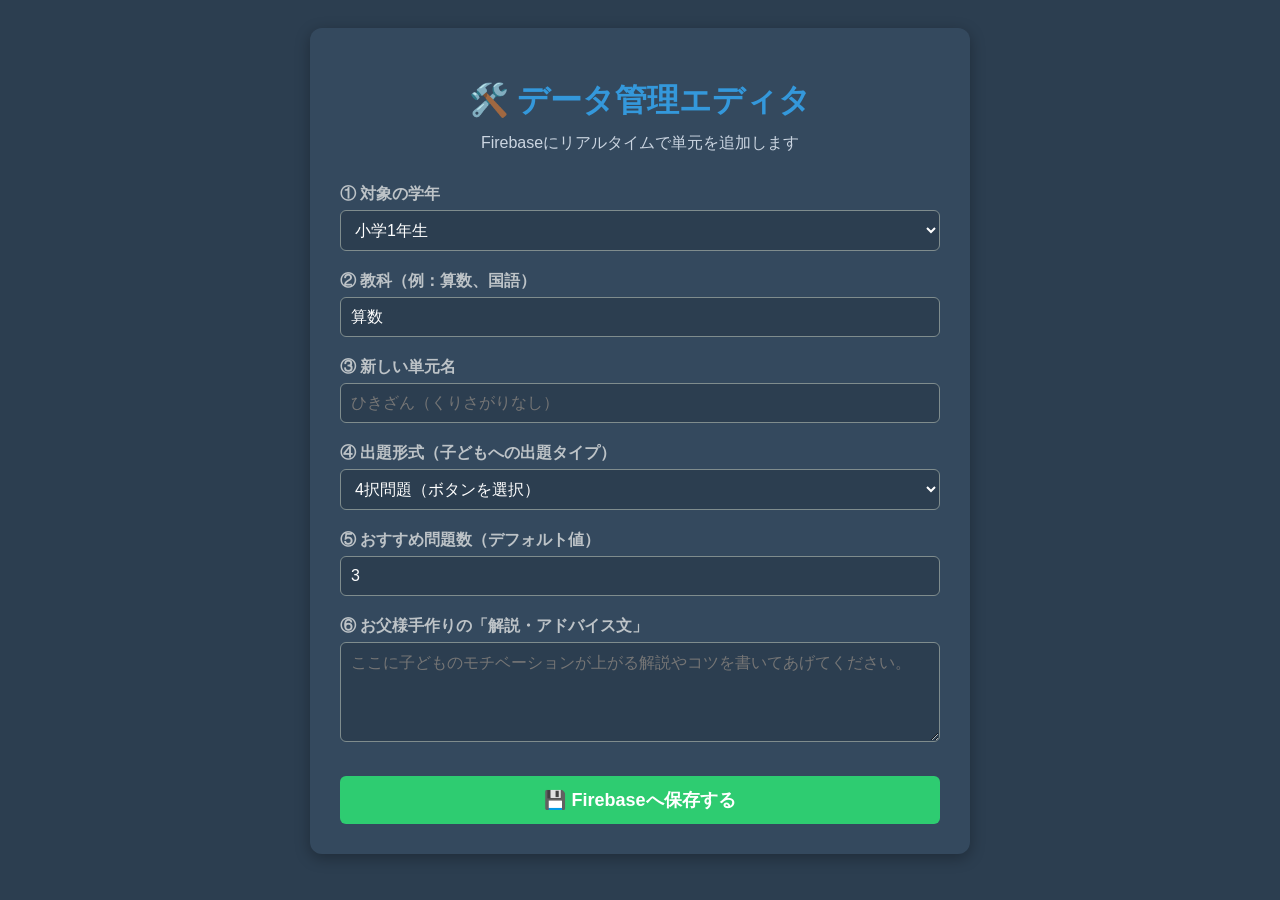
==== public/admin.html @ 063f59d2 "Firebaseデータベース完全同期とエディタ対応アップデート" ====
<!DOCTYPE html>
<html lang="ja">
<head>
    <meta charset="UTF-8">
    <meta name="viewport" content="width=device-width, initial-scale=1.0">
    <title>【管理者用】問題＆解説エディタ</title>
    <script src="env.js"></script>
    <style>
        body { font-family: sans-serif; background-color: #2c3e50; color: #ecf0f1; padding: 20px; text-align: center; }
        .container { max-width: 600px; margin: 0 auto; background: #34495e; padding: 30px; border-radius: 12px; box-shadow: 0 4px 15px rgba(0,0,0,0.3); text-align: left; }
        h1 { text-align: center; color: #3498db; margin-bottom: 30px; }
        .form-group { margin-bottom: 20px; }
        label { font-weight: bold; display: block; margin-bottom: 5px; color: #bdc3c7; }
        input, select, textarea { width: 100%; padding: 10px; border-radius: 6px; border: 1px solid #7f8c8d; background: #2c3e50; color: white; box-sizing: border-box; font-size: 16px; }
        textarea { height: 100px; resize: vertical; }
        button { width: 100%; padding: 12px; background: #2ecc71; color: white; border: none; border-radius: 6px; font-weight: bold; font-size: 18px; cursor: pointer; margin-top: 10px; }
        button:hover { background: #27ae60; }
        .status { padding: 10px; border-radius: 6px; margin-top: 20px; font-weight: bold; text-align: center; display: none; }
        .success { background: #27ae60; color: white; }
        .error { background: #c0392b; color: white; }
    </style>
</head>
<body>

    <div class="container">
        <h1>🛠️ データ管理エディタ </h1>
        <p style="text-align:center; color:#cbd5e1; margin-top:-20px; margin-bottom:30px;">Firebaseにリアルタイムで単元を追加します</p>

        <div class="form-group">
            <label>① 対象の学年</label>
            <select id="admin-grade">
                <option value="小学1年生">小学1年生</option>
                <option value="小学2年生">小学2年生</option>
                <option value="小学3年生">小学3年生</option>
            </select>
        </div>

        <div class="form-group">
            <label>② 教科（例：算数、国語）</label>
            <input type="text" id="admin-subject" placeholder="算数" value="算数">
        </div>

        <div class="form-group">
            <label>③ 新しい単元名</label>
            <input type="text" id="admin-unit" placeholder="ひきざん（くりさがりなし）">
        </div>

        <div class="form-group">
            <label>④ 出題形式（子どもへの出題タイプ）</label>
            <select id="admin-type">
                <option value="choice">4択問題（ボタンを選択）</option>
                <option value="input">記述問題（キーボードで数字や文字を入力）</option>
            </select>
        </div>

        <div class="form-group">
            <label>⑤ おすすめ問題数（デフォルト値）</label>
            <input type="number" id="admin-count" min="1" max="10" value="3">
        </div>

        <div class="form-group">
            <label>⑥ お父様手作りの「解説・アドバイス文」</label>
            <textarea id="admin-intro" placeholder="ここに子どものモチベーションが上がる解説やコツを書いてあげてください。"></textarea>
        </div>

        <button id="save-btn">💾 Firebaseへ保存する</button>

        <div id="status-box" class="status"></div>
    </div>

    <script>
        document.getElementById("save-btn").addEventListener("click", async () => {
            const statusBox = document.getElementById("status-box");
            statusBox.style.display = "none";

            const grade = document.getElementById("admin-grade").value;
            const subject = document.getElementById("admin-subject").value.trim();
            const unitName = document.getElementById("admin-unit").value.trim();
            const type = document.getElementById("admin-type").value;
            const count = parseInt(document.getElementById("admin-count").value) || 3;
            const intro = document.getElementById("admin-intro").value.trim();

            if (!subject || !unitName || !intro) {
                showStatus("すべての項目を入力してください！", "error");
                return;
            }

            const dbUrl = window.FIREBASE_DB_URL;
            if (!dbUrl || dbUrl.includes("あなたのプロジェクト名")) {
                showStatus("env.js の FIREBASE_DB_URL が正しく設定されていません。", "error");
                return;
            }

            document.getElementById("save-btn").innerText = "通信中...";
            document.getElementById("save-btn").disabled = true;

            try {
                // 💡 安全対策：現在のデータを一度ダウンロードして、配列の末尾に追加する形式をとる
                const fetchUrl = `${dbUrl}grades/${grade}/${subject}.json`;
                const response = await fetch(fetchUrl);
                let currentUnits = [];
                
                if (response.ok) {
                    const data = await response.json();
                    if (Array.isArray(data)) currentUnits = data;
                }

                // 新しい単元オブジェクトを作成
                const newUnitData = {
                    unit: unitName,
                    defaultQuestions: count,
                    type: type,
                    intro: intro
                };

                // 既存のリストの最後にガッチャンコ
                currentUnits.push(newUnitData);

                // Firebaseへ上書き送信（PUTリクエスト）
                const saveResponse = await fetch(fetchUrl, {
                    method: "PUT",
                    headers: { "Content-Type": "application/json" },
                    body: JSON.stringify(currentUnits)
                });

                if (!saveResponse.ok) throw new Error("Firebaseへの書き込みに失敗しました。");

                showStatus(`🎉 「${unitName}」を無事に登録しました！`, "success");
                
                // 入力欄をクリア（次を入力しやすくする）
                document.getElementById("admin-unit").value = "";
                document.getElementById("admin-intro").value = "";

            } catch (error) {
                showStatus(`エラーが発生しました: ${error.message}`, "error");
            } finally {
                document.getElementById("save-btn").innerText = "💾 Firebaseへ保存する";
                document.getElementById("save-btn").disabled = false;
            }
        });

        function showStatus(msg, type) {
            const statusBox = document.getElementById("status-box");
            statusBox.innerText = msg;
            statusBox.className = `status ${type}`;
            statusBox.style.display = "block";
        }
    </script>
</body>
</html>
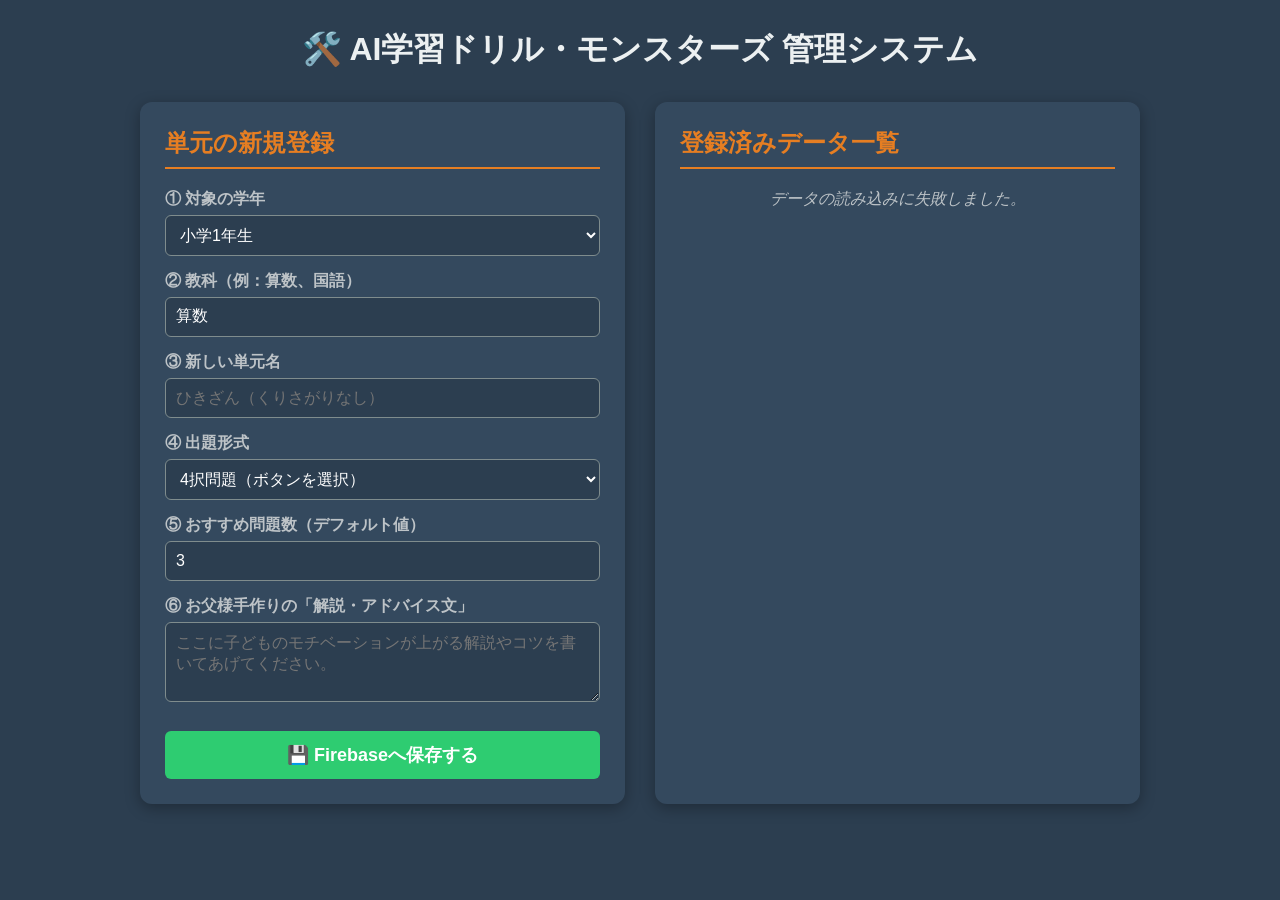
==== commit 43934c24: "管理画面に登録済みデータ一覧表示ツリーを追加" ====
--- a/public/admin.html
+++ b/public/admin.html
@@ -3,72 +3,164 @@
 <head>
     <meta charset="UTF-8">
     <meta name="viewport" content="width=device-width, initial-scale=1.0">
-    <title>【管理者用】問題＆解説エディタ</title>
+    <title>【管理者用】問題＆解説エディタ ＋ 登録リスト</title>
     <script src="env.js"></script>
     <style>
-        body { font-family: sans-serif; background-color: #2c3e50; color: #ecf0f1; padding: 20px; text-align: center; }
-        .container { max-width: 600px; margin: 0 auto; background: #34495e; padding: 30px; border-radius: 12px; box-shadow: 0 4px 15px rgba(0,0,0,0.3); text-align: left; }
-        h1 { text-align: center; color: #3498db; margin-bottom: 30px; }
-        .form-group { margin-bottom: 20px; }
+        body { font-family: sans-serif; background-color: #2c3e50; color: #ecf0f1; padding: 20px; }
+        .wrapper { max-width: 1000px; margin: 0 auto; display: flex; gap: 30px; flex-wrap: wrap; }
+        .panel { flex: 1; min-width: 300px; background: #34495e; padding: 25px; border-radius: 12px; box-shadow: 0 4px 15px rgba(0,0,0,0.3); box-sizing: border-box; }
+        h1, h2 { text-align: center; color: #3498db; margin-top: 0; }
+        h2 { color: #e67e22; border-bottom: 2px solid #e67e22; padding-bottom: 8px; text-align: left; }
+        .form-group { margin-bottom: 15px; }
         label { font-weight: bold; display: block; margin-bottom: 5px; color: #bdc3c7; }
         input, select, textarea { width: 100%; padding: 10px; border-radius: 6px; border: 1px solid #7f8c8d; background: #2c3e50; color: white; box-sizing: border-box; font-size: 16px; }
-        textarea { height: 100px; resize: vertical; }
+        textarea { height: 80px; resize: vertical; }
         button { width: 100%; padding: 12px; background: #2ecc71; color: white; border: none; border-radius: 6px; font-weight: bold; font-size: 18px; cursor: pointer; margin-top: 10px; }
         button:hover { background: #27ae60; }
-        .status { padding: 10px; border-radius: 6px; margin-top: 20px; font-weight: bold; text-align: center; display: none; }
+        
+        /* 📜 リスト表示用のスタイル */
+        .list-container { max-height: 550px; overflow-y: auto; padding-right: 10px; }
+        .grade-section { margin-bottom: 20px; background: #2c3e50; padding: 15px; border-radius: 8px; }
+        .grade-title { font-size: 18px; font-weight: bold; color: #f1c40f; margin: 0 0 10px 0; border-left: 4px solid #f1c40f; padding-left: 8px; }
+        .subject-section { margin-left: 10px; margin-bottom: 10px; }
+        .subject-title { font-size: 16px; font-weight: bold; color: #2ecc71; margin: 5px 0; }
+        .unit-item { background: #34495e; padding: 10px; border-radius: 6px; margin: 5px 0 5px 15px; border-left: 3px solid #3498db; }
+        .unit-header { display: flex; justify-content: space-between; font-weight: bold; font-size: 14px; color: #ecf0f1; }
+        .unit-type { font-size: 11px; background: #3498db; padding: 2px 6px; border-radius: 4px; }
+        .unit-type.input-type { background: #9b59b6; }
+        .unit-intro { font-size: 13px; color: #bdc3c7; margin: 5px 0 0 0; background: rgba(0,0,0,0.1); padding: 6px; border-radius: 4px; white-space: pre-wrap; }
+        
+        .status { padding: 10px; border-radius: 6px; margin-top: 15px; font-weight: bold; text-align: center; display: none; }
         .success { background: #27ae60; color: white; }
         .error { background: #c0392b; color: white; }
+        .loading { text-align: center; color: #bdc3c7; font-style: italic; }
     </style>
 </head>
 <body>
 
-    <div class="container">
-        <h1>🛠️ データ管理エディタ </h1>
-        <p style="text-align:center; color:#cbd5e1; margin-top:-20px; margin-bottom:30px;">Firebaseにリアルタイムで単元を追加します</p>
-
-        <div class="form-group">
-            <label>① 対象の学年</label>
-            <select id="admin-grade">
-                <option value="小学1年生">小学1年生</option>
-                <option value="小学2年生">小学2年生</option>
-                <option value="小学3年生">小学3年生</option>
-            </select>
+    <h1 style="color: #ecf0f1; margin-bottom: 30px;">🛠️ AI学習ドリル・モンスターズ 管理システム</h1>
+
+    <div class="wrapper">
+        <div class="panel">
+            <h2>単元の新規登録</h2>
+            <div class="form-group">
+                <label>① 対象の学年</label>
+                <select id="admin-grade">
+                    <option value="小学1年生">小学1年生</option>
+                    <option value="小学2年生">小学2年生</option>
+                    <option value="小学3年生">小学3年生</option>
+                </select>
+            </div>
+
+            <div class="form-group">
+                <label>② 教科（例：算数、国語）</label>
+                <input type="text" id="admin-subject" placeholder="算数" value="算数">
+            </div>
+
+            <div class="form-group">
+                <label>③ 新しい単元名</label>
+                <input type="text" id="admin-unit" placeholder="ひきざん（くりさがりなし）">
+            </div>
+
+            <div class="form-group">
+                <label>④ 出題形式</label>
+                <select id="admin-type">
+                    <option value="choice">4択問題（ボタンを選択）</option>
+                    <option value="input">記述問題（キーボード入力）</option>
+                </select>
+            </div>
+
+            <div class="form-group">
+                <label>⑤ おすすめ問題数（デフォルト値）</label>
+                <input type="number" id="admin-count" min="1" max="10" value="3">
+            </div>
+
+            <div class="form-group">
+                <label>⑥ お父様手作りの「解説・アドバイス文」</label>
+                <textarea id="admin-intro" placeholder="ここに子どものモチベーションが上がる解説やコツを書いてあげてください。"></textarea>
+            </div>
+
+            <button id="save-btn">💾 Firebaseへ保存する</button>
+            <div id="status-box" class="status"></div>
         </div>
 
-        <div class="form-group">
-            <label>② 教科（例：算数、国語）</label>
-            <input type="text" id="admin-subject" placeholder="算数" value="算数">
+        <div class="panel">
+            <h2>登録済みデータ一覧</h2>
+            <div id="list-loading" class="loading">データベースから データを読み込み中...</div>
+            <div id="data-list-container" class="list-container"></div>
         </div>
-
-        <div class="form-group">
-            <label>③ 新しい単元名</label>
-            <input type="text" id="admin-unit" placeholder="ひきざん（くりさがりなし）">
-        </div>
-
-        <div class="form-group">
-            <label>④ 出題形式（子どもへの出題タイプ）</label>
-            <select id="admin-type">
-                <option value="choice">4択問題（ボタンを選択）</option>
-                <option value="input">記述問題（キーボードで数字や文字を入力）</option>
-            </select>
-        </div>
-
-        <div class="form-group">
-            <label>⑤ おすすめ問題数（デフォルト値）</label>
-            <input type="number" id="admin-count" min="1" max="10" value="3">
-        </div>
-
-        <div class="form-group">
-            <label>⑥ お父様手作りの「解説・アドバイス文」</label>
-            <textarea id="admin-intro" placeholder="ここに子どものモチベーションが上がる解説やコツを書いてあげてください。"></textarea>
-        </div>
-
-        <button id="save-btn">💾 Firebaseへ保存する</button>
-
-        <div id="status-box" class="status"></div>
     </div>
 
     <script>
+        // 🚀 起動時と保存成功時にリストを更新する関数
+        async function refreshDataList() {
+            const container = document.getElementById("data-list-container");
+            const loadingText = document.getElementById("list-loading");
+            const dbUrl = window.FIREBASE_DB_URL;
+
+            if (!dbUrl || dbUrl.includes("あなたのプロジェクト名")) {
+                loadingText.innerText = "URLが未設定のためリストを読み込めません。";
+                return;
+            }
+
+            try {
+                const response = await fetch(`${dbUrl}grades.json`);
+                if (!response.ok) throw new Error();
+                const gradesData = await response.json();
+
+                loadingText.style.display = "none";
+                container.innerHTML = "";
+
+                if (!gradesData) {
+                    container.innerHTML = "<p style='text-align:center; color:#cbd5e1;'>まだ登録されているデータはありません。</p>";
+                    return;
+                }
+
+                // 学年ループ（小学1年生、2年生...）
+                Object.keys(gradesData).sort().forEach(gradeName => {
+                    const gradeBox = document.createElement("div");
+                    gradeBox.className = "grade-section";
+                    gradeBox.innerHTML = `<div class="grade-title">📁 ${gradeName}</div>`;
+
+                    const subjectsData = gradesData[gradeName];
+                    
+                    // 教科ループ（算数、国語...）
+                    Object.keys(subjectsData).forEach(subjectName => {
+                        const subjectBox = document.createElement("div");
+                        subjectBox.className = "subject-section";
+                        subjectBox.innerHTML = `<div class="subject-title">└── 📘 ${subjectName}</div>`;
+
+                        const unitsList = subjectsData[subjectName];
+                        if (Array.isArray(unitsList)) {
+                            // 単元ループ
+                            unitsList.forEach((unitData, index) => {
+                                if (!unitData) return; // 空要素スキップ
+                                const typeText = unitData.type === "choice" ? "4択" : "入力";
+                                const typeClass = unitData.type === "choice" ? "" : "input-type";
+
+                                const unitItem = document.createElement("div");
+                                unitItem.className = "unit-item";
+                                unitItem.innerHTML = `
+                                    <div class="unit-header">
+                                        <span>📝 [番${index + 1}] ${unitData.unit} (${unitData.defaultQuestions}問)</span>
+                                        <span class="unit-type ${typeClass}">${typeText}</span>
+                                    </div>
+                                    <div class="unit-intro">${unitData.intro || "（解説なし）"}</div>
+                                `;
+                                subjectBox.appendChild(unitItem);
+                            });
+                        }
+                        gradeBox.appendChild(subjectBox);
+                    });
+                    container.appendChild(gradeBox);
+                });
+
+            } catch (error) {
+                loadingText.innerText = "データの読み込みに失敗しました。";
+            }
+        }
+
+        // 💾 保存ボタンの処理
         document.getElementById("save-btn").addEventListener("click", async () => {
             const statusBox = document.getElementById("status-box");
             statusBox.style.display = "none";
@@ -95,7 +187,6 @@
             document.getElementById("save-btn").disabled = true;
 
             try {
-                // 💡 安全対策：現在のデータを一度ダウンロードして、配列の末尾に追加する形式をとる
                 const fetchUrl = `${dbUrl}grades/${grade}/${subject}.json`;
                 const response = await fetch(fetchUrl);
                 let currentUnits = [];
@@ -105,7 +196,6 @@
                     if (Array.isArray(data)) currentUnits = data;
                 }
 
-                // 新しい単元オブジェクトを作成
                 const newUnitData = {
                     unit: unitName,
                     defaultQuestions: count,
@@ -113,10 +203,8 @@
                     intro: intro
                 };
 
-                // 既存のリストの最後にガッチャンコ
                 currentUnits.push(newUnitData);
 
-                // Firebaseへ上書き送信（PUTリクエスト）
                 const saveResponse = await fetch(fetchUrl, {
                     method: "PUT",
                     headers: { "Content-Type": "application/json" },
@@ -125,11 +213,13 @@
 
                 if (!saveResponse.ok) throw new Error("Firebaseへの書き込みに失敗しました。");
 
-                showStatus(`🎉 「${unitName}」を無事に登録しました！`, "success");
+                showStatus(`🎉 「${unitName}」を追加しました！`, "success");
                 
-                // 入力欄をクリア（次を入力しやすくする）
                 document.getElementById("admin-unit").value = "";
                 document.getElementById("admin-intro").value = "";
+
+                // 🔄 保存が成功したら、右側のリストを自動で最新状態にする！
+                refreshDataList();
 
             } catch (error) {
                 showStatus(`エラーが発生しました: ${error.message}`, "error");
@@ -145,6 +235,9 @@
             statusBox.className = `status ${type}`;
             statusBox.style.display = "block";
         }
+
+        // 🌟 ページを開いた瞬間にリストを表示する
+        refreshDataList();
     </script>
 </body>
 </html>
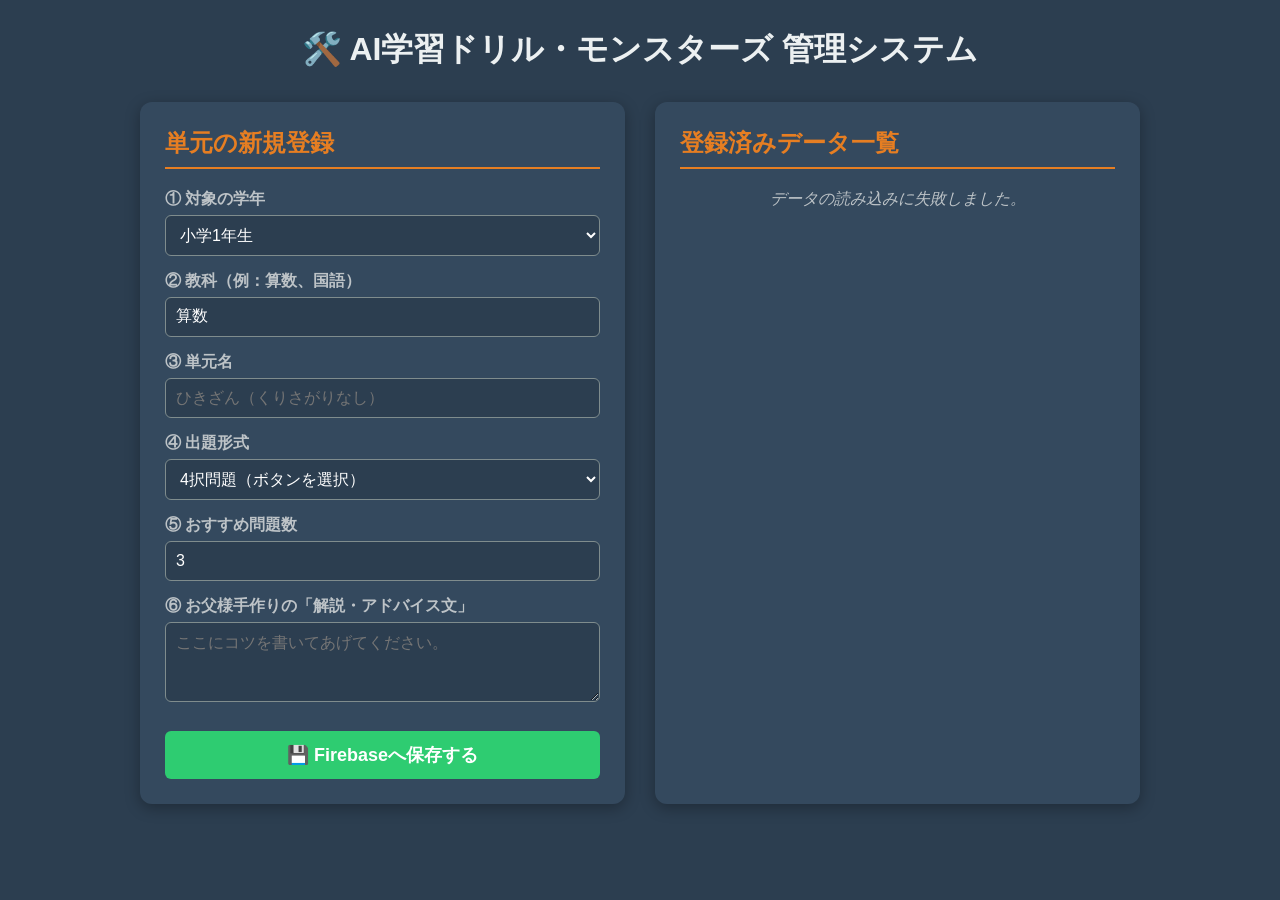
==== commit 4d2d93e0: "管理画面に単元の修正上書き機能と削除機能を追加" ====
--- a/public/admin.html
+++ b/public/admin.html
@@ -3,7 +3,7 @@
 <head>
     <meta charset="UTF-8">
     <meta name="viewport" content="width=device-width, initial-scale=1.0">
-    <title>【管理者用】問題＆解説エディタ ＋ 登録リスト</title>
+    <title>【管理者用】問題＆解説エディタ（修正・削除機能付き）</title>
     <script src="env.js"></script>
     <style>
         body { font-family: sans-serif; background-color: #2c3e50; color: #ecf0f1; padding: 20px; }
@@ -15,20 +15,34 @@
         label { font-weight: bold; display: block; margin-bottom: 5px; color: #bdc3c7; }
         input, select, textarea { width: 100%; padding: 10px; border-radius: 6px; border: 1px solid #7f8c8d; background: #2c3e50; color: white; box-sizing: border-box; font-size: 16px; }
         textarea { height: 80px; resize: vertical; }
+        
+        /* 💾 ボタンのスタイル */
         button { width: 100%; padding: 12px; background: #2ecc71; color: white; border: none; border-radius: 6px; font-weight: bold; font-size: 18px; cursor: pointer; margin-top: 10px; }
         button:hover { background: #27ae60; }
-        
-        /* 📜 リスト表示用のスタイル */
+        button:disabled { background: #7f8c8d !important; cursor: not-allowed; }
+        
+        /* 📜 リスト＆操作ボタンのスタイル */
         .list-container { max-height: 550px; overflow-y: auto; padding-right: 10px; }
         .grade-section { margin-bottom: 20px; background: #2c3e50; padding: 15px; border-radius: 8px; }
         .grade-title { font-size: 18px; font-weight: bold; color: #f1c40f; margin: 0 0 10px 0; border-left: 4px solid #f1c40f; padding-left: 8px; }
         .subject-section { margin-left: 10px; margin-bottom: 10px; }
         .subject-title { font-size: 16px; font-weight: bold; color: #2ecc71; margin: 5px 0; }
-        .unit-item { background: #34495e; padding: 10px; border-radius: 6px; margin: 5px 0 5px 15px; border-left: 3px solid #3498db; }
-        .unit-header { display: flex; justify-content: space-between; font-weight: bold; font-size: 14px; color: #ecf0f1; }
-        .unit-type { font-size: 11px; background: #3498db; padding: 2px 6px; border-radius: 4px; }
+        .unit-item { background: #34495e; padding: 10px; border-radius: 6px; margin: 5px 0 10px 15px; border-left: 3px solid #3498db; }
+        .unit-header { display: flex; justify-content: space-between; font-weight: bold; font-size: 14px; color: #ecf0f1; align-items: center; }
+        .unit-type { font-size: 11px; background: #3498db; padding: 2px 6px; border-radius: 4px; margin-left: 5px; }
         .unit-type.input-type { background: #9b59b6; }
-        .unit-intro { font-size: 13px; color: #bdc3c7; margin: 5px 0 0 0; background: rgba(0,0,0,0.1); padding: 6px; border-radius: 4px; white-space: pre-wrap; }
+        .unit-intro { font-size: 13px; color: #bdc3c7; margin: 5px 0; background: rgba(0,0,0,0.1); padding: 6px; border-radius: 4px; white-space: pre-wrap; }
+        
+        /* 🛠️ 編集・削除用インラインボタン */
+        .action-btns { display: flex; gap: 5px; margin-top: 5px; justify-content: flex-end; }
+        .action-btns button { width: auto; padding: 4px 10px; font-size: 12px; margin: 0; border-radius: 4px; }
+        .edit-btn { background: #f39c12; }
+        .edit-btn:hover { background: #d35400; }
+        .delete-btn { background: #e74c3c; }
+        .delete-btn:hover { background: #c0392b; }
+        
+        /* 🚨 編集モード中のアピール枠 */
+        .edit-mode-active { border: 2px solid #f39c12 !important; background: #3d566e !important; }
         
         .status { padding: 10px; border-radius: 6px; margin-top: 15px; font-weight: bold; text-align: center; display: none; }
         .success { background: #27ae60; color: white; }
@@ -41,8 +55,8 @@
     <h1 style="color: #ecf0f1; margin-bottom: 30px;">🛠️ AI学習ドリル・モンスターズ 管理システム</h1>
 
     <div class="wrapper">
-        <div class="panel">
-            <h2>単元の新規登録</h2>
+        <div id="form-panel" class="panel">
+            <h2 id="form-title">単元の新規登録</h2>
             <div class="form-group">
                 <label>① 対象の学年</label>
                 <select id="admin-grade">
@@ -58,7 +72,7 @@
             </div>
 
             <div class="form-group">
-                <label>③ 新しい単元名</label>
+                <label>③ 単元名</label>
                 <input type="text" id="admin-unit" placeholder="ひきざん（くりさがりなし）">
             </div>
 
@@ -71,16 +85,17 @@
             </div>
 
             <div class="form-group">
-                <label>⑤ おすすめ問題数（デフォルト値）</label>
+                <label>⑤ おすすめ問題数</label>
                 <input type="number" id="admin-count" min="1" max="10" value="3">
             </div>
 
             <div class="form-group">
                 <label>⑥ お父様手作りの「解説・アドバイス文」</label>
-                <textarea id="admin-intro" placeholder="ここに子どものモチベーションが上がる解説やコツを書いてあげてください。"></textarea>
+                <textarea id="admin-intro" placeholder="ここにコツを書いてあげてください。"></textarea>
             </div>
 
             <button id="save-btn">💾 Firebaseへ保存する</button>
+            <button id="cancel-edit-btn" style="background:#7f8c8d; display:none;">❌ 編集をキャンセル</button>
             <div id="status-box" class="status"></div>
         </div>
 
@@ -92,7 +107,11 @@
     </div>
 
     <script>
-        // 🚀 起動時と保存成功時にリストを更新する関数
+        // 現在「編集モード」で選択している単元のインデックスを記憶する変数（nullなら新規登録）
+        let editingIndex = null;
+        let globalGradesData = null; // ローカルに保持するキャッシュデータ
+
+        // 🚀 起動時・データ変更時にツリーリストを再描画する関数
         async function refreshDataList() {
             const container = document.getElementById("data-list-container");
             const loadingText = document.getElementById("list-loading");
@@ -106,25 +125,25 @@
             try {
                 const response = await fetch(`${dbUrl}grades.json`);
                 if (!response.ok) throw new Error();
-                const gradesData = await response.json();
+                globalGradesData = await response.json();
 
                 loadingText.style.display = "none";
                 container.innerHTML = "";
 
-                if (!gradesData) {
+                if (!globalGradesData) {
                     container.innerHTML = "<p style='text-align:center; color:#cbd5e1;'>まだ登録されているデータはありません。</p>";
                     return;
                 }
 
-                // 学年ループ（小学1年生、2年生...）
-                Object.keys(gradesData).sort().forEach(gradeName => {
+                // 学年ループ
+                Object.keys(globalGradesData).sort().forEach(gradeName => {
                     const gradeBox = document.createElement("div");
                     gradeBox.className = "grade-section";
                     gradeBox.innerHTML = `<div class="grade-title">📁 ${gradeName}</div>`;
 
-                    const subjectsData = gradesData[gradeName];
+                    const subjectsData = globalGradesData[gradeName];
                     
-                    // 教科ループ（算数、国語...）
+                    // 教科ループ
                     Object.keys(subjectsData).forEach(subjectName => {
                         const subjectBox = document.createElement("div");
                         subjectBox.className = "subject-section";
@@ -132,9 +151,9 @@
 
                         const unitsList = subjectsData[subjectName];
                         if (Array.isArray(unitsList)) {
-                            // 単元ループ
                             unitsList.forEach((unitData, index) => {
-                                if (!unitData) return; // 空要素スキップ
+                                if (!unitData) return; // 削除済みの空要素はスキップ
+
                                 const typeText = unitData.type === "choice" ? "4択" : "入力";
                                 const typeClass = unitData.type === "choice" ? "" : "input-type";
 
@@ -142,10 +161,14 @@
                                 unitItem.className = "unit-item";
                                 unitItem.innerHTML = `
                                     <div class="unit-header">
-                                        <span>📝 [番${index + 1}] ${unitData.unit} (${unitData.defaultQuestions}問)</span>
+                                        <span>📝 ${unitData.unit} (${unitData.defaultQuestions}問)</span>
                                         <span class="unit-type ${typeClass}">${typeText}</span>
                                     </div>
                                     <div class="unit-intro">${unitData.intro || "（解説なし）"}</div>
+                                    <div class="action-btns">
+                                        <button class="edit-btn" onclick="startEdit('${gradeName}', '${subjectName}', ${index})">✏️ 修正する</button>
+                                        <button class="delete-btn" onclick="deleteUnit('${gradeName}', '${subjectName}', ${index})">🗑️ 削除</button>
+                                    </div>
                                 `;
                                 subjectBox.appendChild(unitItem);
                             });
@@ -160,7 +183,48 @@
             }
         }
 
-        // 💾 保存ボタンの処理
+        // ✏️ 修正モードを開始する処理（ボタンクリックで発動）
+        window.startEdit = function(grade, subject, index) {
+            const unitData = globalGradesData[grade][subject][index];
+            editingIndex = index; // 修正対象の配列番号をキープ
+
+            // 左側の入力フォームに、選んだデータを一瞬で流し込む
+            document.getElementById("admin-grade").value = grade;
+            document.getElementById("admin-subject").value = subject;
+            document.getElementById("admin-unit").value = unitData.unit;
+            document.getElementById("admin-type").value = unitData.type;
+            document.getElementById("admin-count").value = unitData.defaultQuestions;
+            document.getElementById("admin-intro").value = unitData.intro || "";
+
+            // 学年と教科は、修正中にブレると危険なので一時的に編集不可にする
+            document.getElementById("admin-grade").disabled = true;
+            document.getElementById("admin-subject").disabled = true;
+
+            // フォームの見た目を「修正モード」に変更
+            document.getElementById("form-panel").classList.add("edit-mode-active");
+            document.getElementById("form-title").innerText = "⚠️ 単元の修正・上書きモード";
+            document.getElementById("save-btn").innerText = "🔄 修正内容で上書き保存する";
+            document.getElementById("cancel-edit-btn").style.display = "block";
+            
+            document.getElementById("admin-unit").focus();
+        };
+
+        // ❌ 修正モードをキャンセルして元に戻す処理
+        function cancelEdit() {
+            editingIndex = null;
+            document.getElementById("admin-grade").disabled = false;
+            document.getElementById("admin-subject").disabled = false;
+            document.getElementById("form-panel").classList.remove("edit-mode-active");
+            document.getElementById("form-title").innerText = "単元の新規登録";
+            document.getElementById("save-btn").innerText = "💾 Firebaseへ保存する";
+            document.getElementById("cancel-edit-btn").style.display = "none";
+
+            document.getElementById("admin-unit").value = "";
+            document.getElementById("admin-intro").value = "";
+        }
+        document.getElementById("cancel-edit-btn").addEventListener("click", cancelEdit);
+
+        // 💾 保存（新規登録 ＆ 上書き修正 共通）ボタンの処理
         document.getElementById("save-btn").addEventListener("click", async () => {
             const statusBox = document.getElementById("status-box");
             statusBox.style.display = "none";
@@ -178,19 +242,15 @@
             }
 
             const dbUrl = window.FIREBASE_DB_URL;
-            if (!dbUrl || dbUrl.includes("あなたのプロジェクト名")) {
-                showStatus("env.js の FIREBASE_DB_URL が正しく設定されていません。", "error");
-                return;
-            }
-
             document.getElementById("save-btn").innerText = "通信中...";
             document.getElementById("save-btn").disabled = true;
 
             try {
                 const fetchUrl = `${dbUrl}grades/${grade}/${subject}.json`;
+                
+                // 1. まず現在の配列をFirebaseからダウンロード
                 const response = await fetch(fetchUrl);
                 let currentUnits = [];
-                
                 if (response.ok) {
                     const data = await response.json();
                     if (Array.isArray(data)) currentUnits = data;
@@ -203,8 +263,15 @@
                     intro: intro
                 };
 
-                currentUnits.push(newUnitData);
-
+                if (editingIndex !== null) {
+                    // 【修正モードの場合】指定された番号の中身を丸ごと上書き！
+                    currentUnits[editingIndex] = newUnitData;
+                } else {
+                    // 【新規登録の場合】配列の末尾に新しく追加！
+                    currentUnits.push(newUnitData);
+                }
+
+                // 2. FirebaseへPUTで一括上書き送信
                 const saveResponse = await fetch(fetchUrl, {
                     method: "PUT",
                     headers: { "Content-Type": "application/json" },
@@ -213,21 +280,48 @@
 
                 if (!saveResponse.ok) throw new Error("Firebaseへの書き込みに失敗しました。");
 
-                showStatus(`🎉 「${unitName}」を追加しました！`, "success");
+                showStatus(editingIndex !== null ? "🎉 修正が上書き保存されました！" : "🎉 新しい単元を追加しました！", "success");
                 
-                document.getElementById("admin-unit").value = "";
-                document.getElementById("admin-intro").value = "";
-
-                // 🔄 保存が成功したら、右側のリストを自動で最新状態にする！
-                refreshDataList();
+                cancelEdit(); // フォームを通常状態にリセット
+                refreshDataList(); // リストを最新に更新
 
             } catch (error) {
                 showStatus(`エラーが発生しました: ${error.message}`, "error");
             } finally {
-                document.getElementById("save-btn").innerText = "💾 Firebaseへ保存する";
                 document.getElementById("save-btn").disabled = false;
             }
         });
+
+        // 🗑️ 単元の削除処理
+        window.deleteUnit = async function(grade, subject, index) {
+            const unitData = globalGradesData[grade][subject][index];
+            if (!confirm(`本当に「${unitData.unit}」を削除してもよろしいですか？`)) return;
+
+            const dbUrl = window.FIREBASE_DB_URL;
+            try {
+                const fetchUrl = `${dbUrl}grades/${grade}/${subject}.json`;
+                
+                // 配列から該当の単元を綺麗に消去する
+                let currentUnits = globalGradesData[grade][subject];
+                currentUnits.splice(index, 1); // 削除実行
+
+                // 残った配列（空っぽになった場合は空の配列）をFirebaseに送り直す
+                const saveResponse = await fetch(fetchUrl, {
+                    method: "PUT",
+                    headers: { "Content-Type": "application/json" },
+                    body: JSON.stringify(currentUnits)
+                });
+
+                if (!saveResponse.ok) throw new Error();
+                
+                showStatus("🗑️ 単元を削除しました。", "success");
+                cancelEdit();
+                refreshDataList();
+
+            } catch (error) {
+                showStatus("削除に失敗しました。", "error");
+            }
+        };
 
         function showStatus(msg, type) {
             const statusBox = document.getElementById("status-box");
@@ -236,7 +330,7 @@
             statusBox.style.display = "block";
         }
 
-        // 🌟 ページを開いた瞬間にリストを表示する
+        // ページを開いた瞬間にリストを表示
         refreshDataList();
     </script>
 </body>
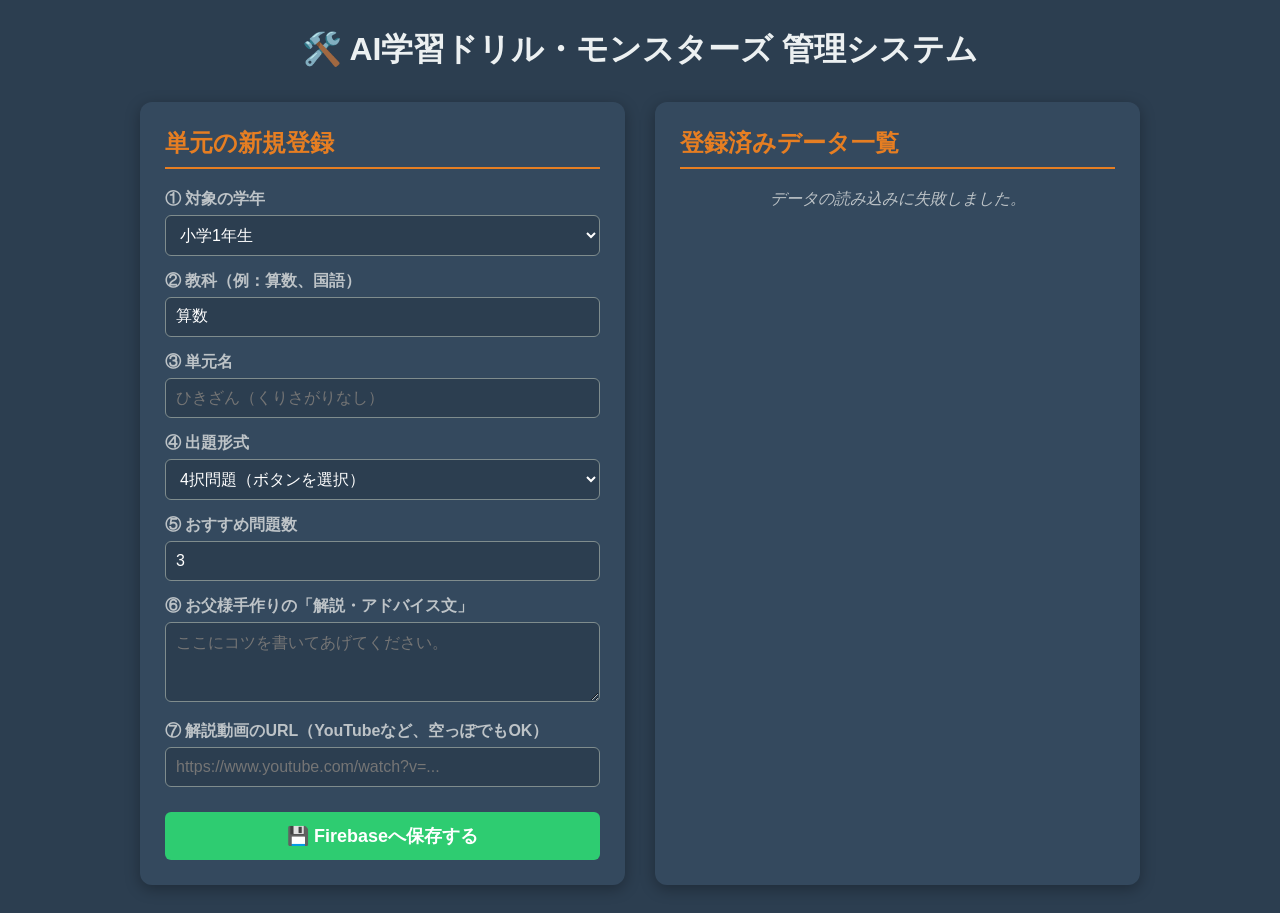
==== commit 819f7ed2: "ADD: 解説動画を見るボタンを追加し動線を最適化" ====
--- a/public/admin.html
+++ b/public/admin.html
@@ -3,7 +3,7 @@
 <head>
     <meta charset="UTF-8">
     <meta name="viewport" content="width=device-width, initial-scale=1.0">
-    <title>【管理者用】問題＆解説エディタ（修正・削除機能付き）</title>
+    <title>【管理者用】問題＆解説エディタ（動画URL対応版）</title>
     <script src="env.js"></script>
     <style>
         body { font-family: sans-serif; background-color: #2c3e50; color: #ecf0f1; padding: 20px; }
@@ -15,13 +15,9 @@
         label { font-weight: bold; display: block; margin-bottom: 5px; color: #bdc3c7; }
         input, select, textarea { width: 100%; padding: 10px; border-radius: 6px; border: 1px solid #7f8c8d; background: #2c3e50; color: white; box-sizing: border-box; font-size: 16px; }
         textarea { height: 80px; resize: vertical; }
-        
-        /* 💾 ボタンのスタイル */
         button { width: 100%; padding: 12px; background: #2ecc71; color: white; border: none; border-radius: 6px; font-weight: bold; font-size: 18px; cursor: pointer; margin-top: 10px; }
         button:hover { background: #27ae60; }
         button:disabled { background: #7f8c8d !important; cursor: not-allowed; }
-        
-        /* 📜 リスト＆操作ボタンのスタイル */
         .list-container { max-height: 550px; overflow-y: auto; padding-right: 10px; }
         .grade-section { margin-bottom: 20px; background: #2c3e50; padding: 15px; border-radius: 8px; }
         .grade-title { font-size: 18px; font-weight: bold; color: #f1c40f; margin: 0 0 10px 0; border-left: 4px solid #f1c40f; padding-left: 8px; }
@@ -30,20 +26,15 @@
         .unit-item { background: #34495e; padding: 10px; border-radius: 6px; margin: 5px 0 10px 15px; border-left: 3px solid #3498db; }
         .unit-header { display: flex; justify-content: space-between; font-weight: bold; font-size: 14px; color: #ecf0f1; align-items: center; }
         .unit-type { font-size: 11px; background: #3498db; padding: 2px 6px; border-radius: 4px; margin-left: 5px; }
-        .unit-type.input-type { background: #9b59b6; }
         .unit-intro { font-size: 13px; color: #bdc3c7; margin: 5px 0; background: rgba(0,0,0,0.1); padding: 6px; border-radius: 4px; white-space: pre-wrap; }
-        
-        /* 🛠️ 編集・削除用インラインボタン */
+        .unit-video { font-size: 12px; color: #3498db; margin-top: 5px; text-decoration: underline; word-break: break-all; }
         .action-btns { display: flex; gap: 5px; margin-top: 5px; justify-content: flex-end; }
         .action-btns button { width: auto; padding: 4px 10px; font-size: 12px; margin: 0; border-radius: 4px; }
         .edit-btn { background: #f39c12; }
         .edit-btn:hover { background: #d35400; }
         .delete-btn { background: #e74c3c; }
         .delete-btn:hover { background: #c0392b; }
-        
-        /* 🚨 編集モード中のアピール枠 */
         .edit-mode-active { border: 2px solid #f39c12 !important; background: #3d566e !important; }
-        
         .status { padding: 10px; border-radius: 6px; margin-top: 15px; font-weight: bold; text-align: center; display: none; }
         .success { background: #27ae60; color: white; }
         .error { background: #c0392b; color: white; }
@@ -65,17 +56,14 @@
                     <option value="小学3年生">小学3年生</option>
                 </select>
             </div>
-
             <div class="form-group">
                 <label>② 教科（例：算数、国語）</label>
                 <input type="text" id="admin-subject" placeholder="算数" value="算数">
             </div>
-
             <div class="form-group">
                 <label>③ 単元名</label>
                 <input type="text" id="admin-unit" placeholder="ひきざん（くりさがりなし）">
             </div>
-
             <div class="form-group">
                 <label>④ 出題形式</label>
                 <select id="admin-type">
@@ -83,15 +71,17 @@
                     <option value="input">記述問題（キーボード入力）</option>
                 </select>
             </div>
-
             <div class="form-group">
                 <label>⑤ おすすめ問題数</label>
                 <input type="number" id="admin-count" min="1" max="10" value="3">
             </div>
-
             <div class="form-group">
                 <label>⑥ お父様手作りの「解説・アドバイス文」</label>
                 <textarea id="admin-intro" placeholder="ここにコツを書いてあげてください。"></textarea>
+            </div>
+            <div class="form-group">
+                <label>⑦ 解説動画のURL（YouTubeなど、空っぽでもOK）</label>
+                <input type="url" id="admin-video" placeholder="https://www.youtube.com/watch?v=...">
             </div>
 
             <button id="save-btn">💾 Firebaseへ保存する</button>
@@ -107,43 +97,31 @@
     </div>
 
     <script>
-        // 現在「編集モード」で選択している単元のインデックスを記憶する変数（nullなら新規登録）
         let editingIndex = null;
-        let globalGradesData = null; // ローカルに保持するキャッシュデータ
-
-        // 🚀 起動時・データ変更時にツリーリストを再描画する関数
+        let globalGradesData = null;
+
         async function refreshDataList() {
             const container = document.getElementById("data-list-container");
             const loadingText = document.getElementById("list-loading");
             const dbUrl = window.FIREBASE_DB_URL;
 
-            if (!dbUrl || dbUrl.includes("あなたのプロジェクト名")) {
-                loadingText.innerText = "URLが未設定のためリストを読み込めません。";
-                return;
-            }
-
             try {
                 const response = await fetch(`${dbUrl}grades.json`);
-                if (!response.ok) throw new Error();
                 globalGradesData = await response.json();
-
                 loadingText.style.display = "none";
                 container.innerHTML = "";
 
                 if (!globalGradesData) {
-                    container.innerHTML = "<p style='text-align:center; color:#cbd5e1;'>まだ登録されているデータはありません。</p>";
+                    container.innerHTML = "<p style='text-align:center; color:#cbd5e1;'>まだデータはありません。</p>";
                     return;
                 }
 
-                // 学年ループ
                 Object.keys(globalGradesData).sort().forEach(gradeName => {
                     const gradeBox = document.createElement("div");
                     gradeBox.className = "grade-section";
                     gradeBox.innerHTML = `<div class="grade-title">📁 ${gradeName}</div>`;
-
                     const subjectsData = globalGradesData[gradeName];
                     
-                    // 教科ループ
                     Object.keys(subjectsData).forEach(subjectName => {
                         const subjectBox = document.createElement("div");
                         subjectBox.className = "subject-section";
@@ -152,21 +130,21 @@
                         const unitsList = subjectsData[subjectName];
                         if (Array.isArray(unitsList)) {
                             unitsList.forEach((unitData, index) => {
-                                if (!unitData) return; // 削除済みの空要素はスキップ
-
+                                if (!unitData) return;
                                 const typeText = unitData.type === "choice" ? "4択" : "入力";
-                                const typeClass = unitData.type === "choice" ? "" : "input-type";
+                                const videoText = unitData.videoUrl ? `<div class="unit-video">🎥 動画URLあり</div>` : "";
 
                                 const unitItem = document.createElement("div");
                                 unitItem.className = "unit-item";
                                 unitItem.innerHTML = `
                                     <div class="unit-header">
                                         <span>📝 ${unitData.unit} (${unitData.defaultQuestions}問)</span>
-                                        <span class="unit-type ${typeClass}">${typeText}</span>
+                                        <span class="unit-type">${typeText}</span>
                                     </div>
                                     <div class="unit-intro">${unitData.intro || "（解説なし）"}</div>
+                                    ${videoText}
                                     <div class="action-btns">
-                                        <button class="edit-btn" onclick="startEdit('${gradeName}', '${subjectName}', ${index})">✏️ 修正する</button>
+                                        <button class="edit-btn" onclick="startEdit('${gradeName}', '${subjectName}', ${index})">✏️ 修正</button>
                                         <button class="delete-btn" onclick="deleteUnit('${gradeName}', '${subjectName}', ${index})">🗑️ 削除</button>
                                     </div>
                                 `;
@@ -177,39 +155,30 @@
                     });
                     container.appendChild(gradeBox);
                 });
-
             } catch (error) {
                 loadingText.innerText = "データの読み込みに失敗しました。";
             }
         }
 
-        // ✏️ 修正モードを開始する処理（ボタンクリックで発動）
         window.startEdit = function(grade, subject, index) {
             const unitData = globalGradesData[grade][subject][index];
-            editingIndex = index; // 修正対象の配列番号をキープ
-
-            // 左側の入力フォームに、選んだデータを一瞬で流し込む
+            editingIndex = index;
             document.getElementById("admin-grade").value = grade;
             document.getElementById("admin-subject").value = subject;
             document.getElementById("admin-unit").value = unitData.unit;
             document.getElementById("admin-type").value = unitData.type;
             document.getElementById("admin-count").value = unitData.defaultQuestions;
             document.getElementById("admin-intro").value = unitData.intro || "";
-
-            // 学年と教科は、修正中にブレると危険なので一時的に編集不可にする
+            document.getElementById("admin-video").value = unitData.videoUrl || ""; // 動画URLをセット
+
             document.getElementById("admin-grade").disabled = true;
             document.getElementById("admin-subject").disabled = true;
-
-            // フォームの見た目を「修正モード」に変更
             document.getElementById("form-panel").classList.add("edit-mode-active");
             document.getElementById("form-title").innerText = "⚠️ 単元の修正・上書きモード";
             document.getElementById("save-btn").innerText = "🔄 修正内容で上書き保存する";
             document.getElementById("cancel-edit-btn").style.display = "block";
-            
-            document.getElementById("admin-unit").focus();
         };
 
-        // ❌ 修正モードをキャンセルして元に戻す処理
         function cancelEdit() {
             editingIndex = null;
             document.getElementById("admin-grade").disabled = false;
@@ -218,13 +187,12 @@
             document.getElementById("form-title").innerText = "単元の新規登録";
             document.getElementById("save-btn").innerText = "💾 Firebaseへ保存する";
             document.getElementById("cancel-edit-btn").style.display = "none";
-
             document.getElementById("admin-unit").value = "";
             document.getElementById("admin-intro").value = "";
+            document.getElementById("admin-video").value = "";
         }
         document.getElementById("cancel-edit-btn").addEventListener("click", cancelEdit);
 
-        // 💾 保存（新規登録 ＆ 上書き修正 共通）ボタンの処理
         document.getElementById("save-btn").addEventListener("click", async () => {
             const statusBox = document.getElementById("status-box");
             statusBox.style.display = "none";
@@ -235,20 +203,18 @@
             const type = document.getElementById("admin-type").value;
             const count = parseInt(document.getElementById("admin-count").value) || 3;
             const intro = document.getElementById("admin-intro").value.trim();
-
-            if (!subject || !unitName || !intro) {
-                showStatus("すべての項目を入力してください！", "error");
+            const videoUrl = document.getElementById("admin-video").value.trim(); // 動画URLを取得
+
+            if (!subject || !unitName) {
+                showStatus("学年・教科・単元名は必須です！", "error");
                 return;
             }
 
             const dbUrl = window.FIREBASE_DB_URL;
-            document.getElementById("save-btn").innerText = "通信中...";
             document.getElementById("save-btn").disabled = true;
 
             try {
                 const fetchUrl = `${dbUrl}grades/${grade}/${subject}.json`;
-                
-                // 1. まず現在の配列をFirebaseからダウンロード
                 const response = await fetch(fetchUrl);
                 let currentUnits = [];
                 if (response.ok) {
@@ -260,77 +226,40 @@
                     unit: unitName,
                     defaultQuestions: count,
                     type: type,
-                    intro: intro
+                    intro: intro,
+                    videoUrl: videoUrl // Firebaseに動画URLを一緒に保存！
                 };
 
-                if (editingIndex !== null) {
-                    // 【修正モードの場合】指定された番号の中身を丸ごと上書き！
-                    currentUnits[editingIndex] = newUnitData;
-                } else {
-                    // 【新規登録の場合】配列の末尾に新しく追加！
-                    currentUnits.push(newUnitData);
-                }
-
-                // 2. FirebaseへPUTで一括上書き送信
-                const saveResponse = await fetch(fetchUrl, {
-                    method: "PUT",
-                    headers: { "Content-Type": "application/json" },
-                    body: JSON.stringify(currentUnits)
-                });
-
-                if (!saveResponse.ok) throw new Error("Firebaseへの書き込みに失敗しました。");
-
-                showStatus(editingIndex !== null ? "🎉 修正が上書き保存されました！" : "🎉 新しい単元を追加しました！", "success");
-                
-                cancelEdit(); // フォームを通常状態にリセット
-                refreshDataList(); // リストを最新に更新
-
+                if (editingIndex !== null) { currentUnits[editingIndex] = newUnitData; } 
+                else { currentUnits.push(newUnitData); }
+
+                await fetch(fetchUrl, { method: "PUT", headers: { "Content-Type": "application/json" }, body: JSON.stringify(currentUnits) });
+                showStatus("🎉 保存しました！", "success");
+                cancelEdit();
+                refreshDataList();
             } catch (error) {
-                showStatus(`エラーが発生しました: ${error.message}`, "error");
+                showStatus("エラーが発生しました。", "error");
             } finally {
                 document.getElementById("save-btn").disabled = false;
             }
         });
 
-        // 🗑️ 単元の削除処理
         window.deleteUnit = async function(grade, subject, index) {
-            const unitData = globalGradesData[grade][subject][index];
-            if (!confirm(`本当に「${unitData.unit}」を削除してもよろしいですか？`)) return;
-
+            if (!confirm("本当に削除しますか？")) return;
             const dbUrl = window.FIREBASE_DB_URL;
             try {
-                const fetchUrl = `${dbUrl}grades/${grade}/${subject}.json`;
-                
-                // 配列から該当の単元を綺麗に消去する
                 let currentUnits = globalGradesData[grade][subject];
-                currentUnits.splice(index, 1); // 削除実行
-
-                // 残った配列（空っぽになった場合は空の配列）をFirebaseに送り直す
-                const saveResponse = await fetch(fetchUrl, {
-                    method: "PUT",
-                    headers: { "Content-Type": "application/json" },
-                    body: JSON.stringify(currentUnits)
-                });
-
-                if (!saveResponse.ok) throw new Error();
-                
-                showStatus("🗑️ 単元を削除しました。", "success");
-                cancelEdit();
+                currentUnits.splice(index, 1);
+                await fetch(`${dbUrl}grades/${grade}/${subject}.json`, { method: "PUT", headers: { "Content-Type": "application/json" }, body: JSON.stringify(currentUnits) });
+                showStatus("🗑️ 削除しました。", "success");
                 refreshDataList();
-
-            } catch (error) {
-                showStatus("削除に失敗しました。", "error");
-            }
+            } catch (error) { showStatus("削除に失敗しました。", "error"); }
         };
 
         function showStatus(msg, type) {
             const statusBox = document.getElementById("status-box");
-            statusBox.innerText = msg;
-            statusBox.className = `status ${type}`;
-            statusBox.style.display = "block";
+            statusBox.innerText = msg; statusBox.className = `status ${type}`; statusBox.style.display = "block";
         }
-
-        // ページを開いた瞬間にリストを表示
         refreshDataList();
     </script>
 </body>
